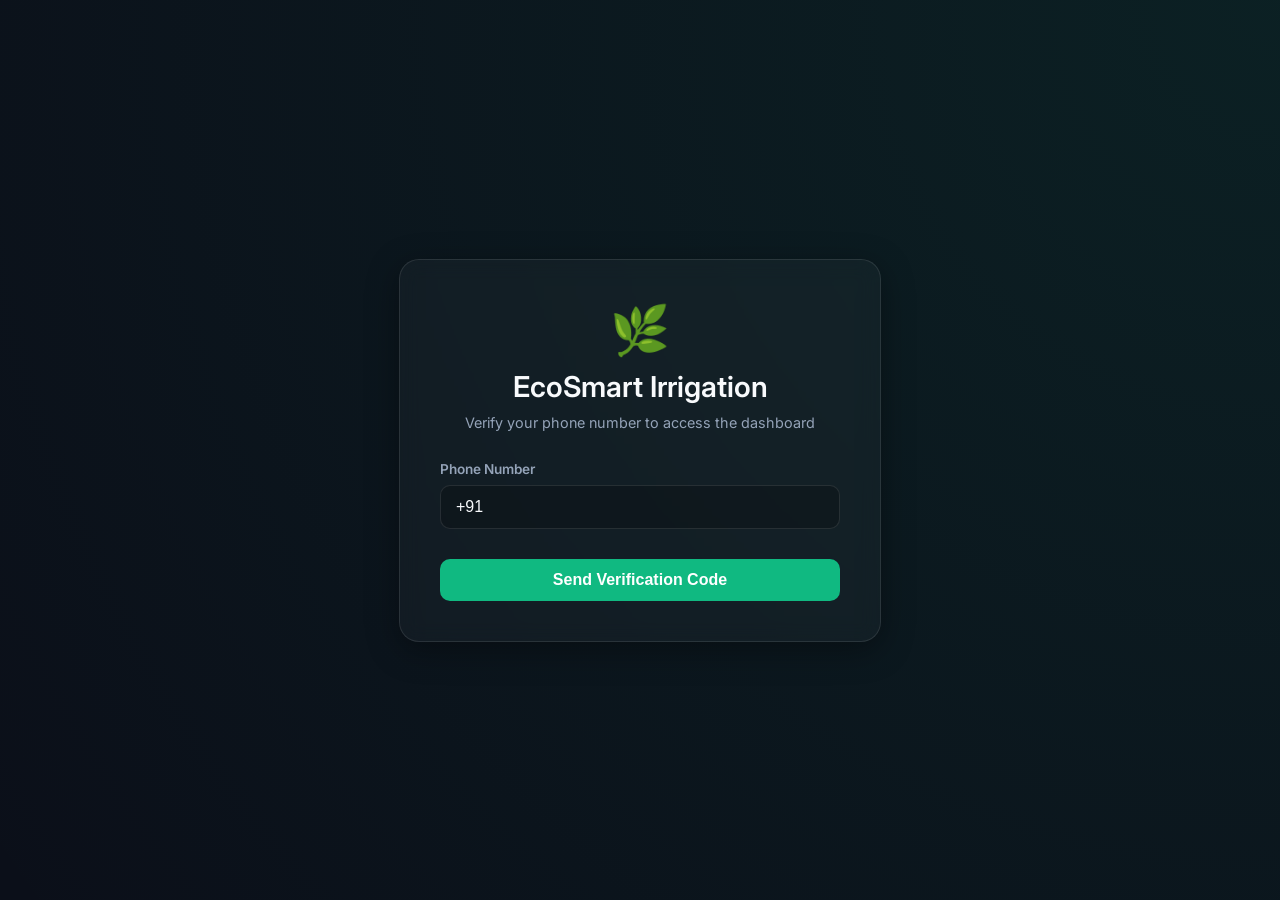
==== index.html @ 03acb711 "Update index.html" ====
<!DOCTYPE html>
<html lang="en" data-theme="dark">

<head>
    <meta charset="UTF-8">
    <meta name="viewport" content="width=device-width, initial-scale=1.0">
    <title>EcoSmart Irrigation Pro</title>
    <link href="https://fonts.googleapis.com/css2?family=Inter:wght@300;400;600&display=swap" rel="stylesheet">
    <script src="https://cdn.jsdelivr.net/npm/chart.js"></script>
    <link rel="stylesheet" href="eco.css">
</head>

<body>

    <!-- Step 2: Login Section Container -->
    <div id="login-container" class="login-wrapper">
        <div class="login-card">
            <div class="login-header">
                <span class="login-logo">🌿</span>
                <h2>EcoSmart Irrigation</h2>
                <p>Verify your phone number to access the dashboard</p>
            </div>
            <div id="phone-step">
                <div class="input-field-group">
                    <label for="phone-number">Phone Number</label>
                    <input type="tel" id="phone-number" placeholder="+91XXXXXXXXXX" value="+91">
                </div>
                <div id="recaptcha-container"></div>
                <button id="btn-send-otp" class="btn-primary">Send Verification Code</button>
            </div>
            <div id="otp-step" style="display: none;">
                <div class="input-field-group">
                    <label for="otp-code">Verification Code</label>
                    <input type="text" id="otp-code" placeholder="Enter 6-digit OTP">
                </div>
                <button id="btn-verify-otp" class="btn-primary">Verify & Login</button>
                <button id="btn-back-phone" class="btn-secondary">Change Phone Number</button>
            </div>
            <div id="login-error" class="error-msg" style="display: none;"></div>
        </div>
    </div>

    <!-- Step 2: Dashboard Container -->
    <div class="glass-container" id="dashboard-container" style="display: none;">
        <aside class="sidebar">
            <div class="sidebar-header">
                <div class="brand">🌿 <h2>EcoSmart</h2>
                </div>
                <div class="theme-toggle-container">
                    <span id="theme-text" class="theme-label">Dark Mode</span>
                    <label class="toggle-ui">
                        <input type="checkbox" id="theme-checkbox">
                        <span class="slider"></span>
                    </label>
                </div>
            </div>

            <nav class="nav-menu">
                <button id="nav-home" class="nav-btn active">🏠 Home</button>
                <button id="nav-auto" class="nav-btn">⚙️ Auto Console</button>
                <button id="nav-ai" class="nav-btn">🧠 AI & Analytics</button>
                <!-- Sidebar signout option -->
                <button id="nav-logout" class="nav-btn" style="margin-top: 15px; border-color: rgba(239, 68, 68, 0.3); color: #ef4444;">🚪 Logout</button>
            </nav>

            <div class="compact-setting">
                <span>Auto Logic Master</span>
                <label class="toggle-ui">
                    <input type="checkbox" id="auto_logic_master">
                    <span class="slider"></span>
                </label>
            </div>

            <div class="status-card" id="weather-box">
                <div id="weather-icon">☀️</div>
                <h3 id="weather-text">Clear Skies</h3>
            </div>

            <div class="activity-panel">
                <div class="panel-header">
                    <h3>Activity Feed</h3>
                    <button id="btn-download">📥</button>
                </div>
                <div id="status-feed" class="console-box">
                    <p class="log-entry system">[00:00:00] System Initialized...</p>
                </div>
            </div>
        </aside>

        <main class="main-content">
            <!-- View 1: Home/Field Status -->
            <div id="view-home" class="view-panel">
                <header class="header">
                    <h1>Field Status</h1>
                    <div style="display: flex; gap: 15px; align-items: center;">
                        <!-- Sign Out Button -->
                        <button id="btn-signout" class="nav-btn" style="border-color: rgba(239, 68, 68, 0.3); color: #ef4444; padding: 6px 12px; font-size: 0.9rem; border-radius: 8px; cursor: pointer; background: none; transition: 0.3s; font-weight: 600;">🚪 Sign Out</button>
                        <div class="sync-pill"><span class="dot"></span> <span id="sync-text">Syncing...</span></div>
                    </div>
                </header>

                <section class="gauge-section">
                    <div class="card gauge-card">
                        <div class="svg-wrapper">
                            <svg viewBox="0 0 100 55">
                                <path fill="none" class="gauge-bg" d="M10,50 A40,40 0 0,1 90,50" />
                                <path fill="none" class="gauge-fill" id="fill1" d="M10,50 A40,40 0 0,1 90,50" />
                            </svg>
                            <div class="gauge-info"><span class="gauge-val" id="val1">0</span>%</div>
                        </div>
                        <h4>Zone 1 Moisture</h4>
                    </div>
                    <div class="card gauge-card">
                        <div class="svg-wrapper">
                            <svg viewBox="0 0 100 55">
                                <path fill="none" class="gauge-bg" d="M10,50 A40,40 0 0,1 90,50" />
                                <path fill="none" class="gauge-fill" id="fill2" d="M10,50 A40,40 0 0,1 90,50" />
                            </svg>
                            <div class="gauge-info"><span class="gauge-val" id="val2">0</span>%</div>
                        </div>
                        <h4>Zone 2 Moisture</h4>
                    </div>
                </section>

                <div class="control-grid">
                    <section class="card">
                        <h3>Manual Control</h3>
                        <div class="control-list">
                            <div class="control-row master">
                                <div><strong>Master Motor</strong><br><span class="sub-text">Primary Pump</span></div>
                                  <label class="toggle-ui"><input type="checkbox" id="motor_on"><span class="slider"></span></label>
                            </div>
                            <!-- Disabled classes and attributes removed from these rows -->
                            <div class="control-row v-row" id="v1-row">
                                <div><strong>Valve 1</strong><br><span class="sub-text">Zone A</span></div>
                                <label class="toggle-ui"><input type="checkbox" id="valve1_on"><span class="slider"></span></label>
                            </div>
                            <div class="control-row v-row" id="v2-row">
                                <div><strong>Valve 2</strong><br><span class="sub-text">Zone B</span></div>
                                <label class="toggle-ui"><input type="checkbox" id="valve2_on"><span class="slider"></span></label>
                            </div>
                        </div>
                    </section>
                </div>
            </div>

            <!-- View 2: Auto Configuration Thresholds -->
            <div id="view-auto" class="view-panel" style="display:none;">
                <header class="header">
                    <div>
                        <h1>Auto-Irrigation Console</h1>
                        <p class="sub-text">Configure specific ON and OFF moisture thresholds for each zone.</p>
                    </div>
                </header>

                <div class="card setup-card">
                    <div class="setup-item">
                        <label>Zone 1 Thresholds</label>
                        <div class="input-group">
                            <div><span class="threshold-label">Turn ON below (%)</span><input type="number" id="v1_on_thresh" value="45"></div>
                            <div><span class="threshold-label">Turn OFF above (%)</span><input type="number" id="v1_off_thresh" value="78"></div>
                        </div>
                    </div>
                    <div class="setup-item" style="margin-top: 15px;">
                        <label>Zone 2 Thresholds</label>
                        <div class="input-group">
                            <div><span class="threshold-label">Turn ON below (%)</span><input type="number" id="v2_on_thresh" value="44"></div>
                            <div><span class="threshold-label">Turn OFF above (%)</span><input type="number" id="v2_off_thresh" value="66"></div>
                        </div>
                    </div>
                    <button id="btn-save-auto" class="btn-primary">Apply Configuration</button>
                </div>
            </div>

            <!-- View 3: AI & Analytics Model -->
            <div id="view-ai" class="view-panel" style="display:none;">
                <header class="header">
                    <div>
                        <div style="display: flex; gap: 10px; align-items: center;">
                            <span style="font-size: 2rem;">🧠</span>
                            <h1 style="margin: 0; color: var(--aiColor)">AI & Analytics</h1>
                        </div>
                    </div>
                </header>

                <div class="card">
                    <h3 style="margin-top: 0; color: var(--primary);">Daily Water Efficiency Model</h3>
                    <p class="sub-text">Input your farm variables to calculate real-world savings based on ESP32 travel timers.</p>

                    <div class="setup-item" style="margin-top: 15px;">
                        <div class="input-group">
                            <div><span class="threshold-label">Distance to Field (km)</span><input type="number" id="calc-dist" value="5"></div>
                            <div><span class="threshold-label">Travel Speed (km/h)</span><input type="number" id="calc-speed" value="45"></div>
                            <div><span class="threshold-label">Pump Flow Rate (L/min)</span><input type="number" id="calc-flow" value="30"></div>
                        </div>
                    </div>
                    <button id="btn-render-chart" class="btn-primary" style="margin-top: 20px; width: auto; padding: 10px 20px;">Generate Log Charts</button>

                    <div style="margin-top: 30px; height: 250px;">
                        <canvas id="usageChart"></canvas>
                    </div>
                    <div style="margin-top: 30px; height: 250px;">
                        <canvas id="savedChart"></canvas>
                    </div>
                </div>

                <div class="card setup-card" style="max-width: none;">
                    <h3 style="margin-top: 0;">Computer Vision Analysis</h3>
                    <div style="display: flex; gap: 15px; align-items: center;">
                        <input type="file" id="ai-file-input" accept="image/*" style="display: none;">
                        <button id="btn-select-photo" class="ai-btn">📷 Select Field Photo</button>
                        <button id="btn-analyze-photo" class="btn-primary" style="margin-top: 0; max-width: 200px; display: none;">Analyze with AI</button>
                        <span id="ai-loading" style="display: none; color: var(--aiColor); font-weight: bold;">Processing...</span>
                    </div>
                    <img id="ai-img-preview" class="img-preview" src="">
                    <div id="ai-response-container" class="ai-result"></div>
                </div>
            </div>
        </main>
    </div>

    <!-- External Helpers -->
    <script src="https://cdn.jsdelivr.net/npm/marked/marked.min.js"></script>
    
    <!-- Step 3: Javascript treated as a module -->
    <script type="module" src="eco.js"></script>
</body>

</html>
---- eco.css ----
:root {
    --bg: #0b0f19;
    --side: #161b26;
    --card: rgba(255, 255, 255, 0.05);
    --text: #f8fafc;
    --dim: #94a3b8;
    --primary: #10b981;
    --border: rgba(255, 255, 255, 0.1);
    --aiColor: #00bfff;
}

[data-theme="light"] {
    --bg: #f8fafc;
    --side: #ffffff;
    --card: #ffffff;
    --text: #1e293b;
    --dim: #64748b;
    --border: #e2e8f0;
}

body {
    margin: 0;
    font-family: 'Inter', sans-serif;
    background: var(--bg);
    color: var(--text);
    display: flex;
    height: 100vh;
    overflow: hidden;
}

.glass-container {
    display: flex;
    width: 100%;
    height: 100%;
}

/* --- SIDEBAR --- */
.sidebar {
    width: 340px;
    background: var(--side);
    border-right: 1px solid var(--border);
    padding: 25px;
    display: flex;
    flex-direction: column;
    flex-shrink: 0;
    gap: 20px;
}

.sidebar-header {
    display: flex;
    justify-content: space-between;
    align-items: center;
    margin-bottom: 5px;
}

.brand {
    display: flex;
    align-items: center;
    gap: 10px;
    font-weight: 600;
    font-size: 1.3rem;
}

.theme-toggle-container {
    display: flex;
    flex-direction: column;
    align-items: flex-end;
    gap: 4px;
}

.theme-label {
    font-size: 0.75rem;
    color: var(--dim);
    font-weight: 600;
    letter-spacing: 0.5px;
}

.nav-menu {
    display: flex;
    flex-direction: column;
    gap: 10px;
}

.nav-btn {
    background: none;
    border: 1px solid var(--border);
    color: var(--text);
    padding: 12px 15px;
    border-radius: 10px;
    cursor: pointer;
    text-align: left;
    transition: 0.3s;
    font-size: 1rem;
    font-weight: 600;
}

.nav-btn:hover {
    background: var(--card);
}

.nav-btn.active {
    background: var(--primary);
    border-color: var(--primary);
    color: white;
}

.compact-setting {
    display: flex;
    justify-content: space-between;
    align-items: center;
    background: rgba(0, 0, 0, 0.1);
    border: 1px solid var(--border);
    padding: 12px 15px;
    border-radius: 10px;
    font-weight: 600;
    font-size: 0.95rem;
}

.status-card {
    padding: 20px;
    border-radius: 15px;
    text-align: center;
    color: white;
}

.status-card.clear {
    background: linear-gradient(135deg, #f59e0b, #d97706);
}

.status-card.rain {
    background: linear-gradient(135deg, #3b82f6, #1d4ed8);
}

#weather-icon {
    font-size: 2rem;
    margin-bottom: 5px;
}

#weather-text {
    margin: 0;
    font-size: 1.1rem;
}

.activity-panel {
    display: flex;
    flex-direction: column;
    flex-grow: 1;
    min-height: 250px;
    margin-top: 5px;
}

.panel-header {
    display: flex;
    justify-content: space-between;
    align-items: center;
    margin-bottom: 10px;
}

.panel-header h3 {
    margin: 0;
    font-size: 1.1rem;
}

#btn-download {
    background: none;
    border: 1px solid var(--border);
    border-radius: 8px;
    cursor: pointer;
    color: var(--text);
    padding: 5px 8px;
    transition: 0.2s;
}

#btn-download:hover {
    background: var(--primary);
    border-color: var(--primary);
    color: white;
}

.console-box {
    background: rgba(0, 0, 0, 0.2);
    border-radius: 12px;
    flex-grow: 1;
    padding: 12px;
    font-family: monospace;
    font-size: 0.75rem;
    overflow-y: auto;
    color: var(--dim);
    border: 1px solid var(--border);
}

.log-entry {
    margin: 0 0 6px 0;
    border-bottom: 1px solid rgba(255, 255, 255, 0.03);
    padding-bottom: 4px;
}

/* --- MAIN CONTENT & GAUGES --- */
.main-content {
    flex: 1;
    padding: 40px;
    overflow-y: auto;
}

.header {
    display: flex;
    justify-content: space-between;
    align-items: center;
    margin-bottom: 30px;
}

.sub-text {
    font-size: 0.85rem;
    color: var(--dim);
    font-weight: normal;
    margin-top: 5px;
}

.view-panel {
    animation: fadeIn 0.4s ease-in-out;
}

.gauge-section {
    display: grid;
    grid-template-columns: 1fr 1fr;
    gap: 20px;
    margin-bottom: 30px;
}

.card {
    background: var(--card);
    border: 1px solid var(--border);
    border-radius: 20px;
    padding: 25px;
    margin-bottom: 20px;
}

.gauge-card {
    text-align: center;
}

.svg-wrapper {
    position: relative;
    width: 100%;
    max-width: 220px;
    margin: 0 auto;
}

.gauge-bg {
    stroke: var(--border);
    stroke-width: 8;
    stroke-linecap: round;
}

.gauge-fill {
    stroke: var(--primary);
    stroke-width: 8;
    stroke-linecap: round;
    stroke-dasharray: 125.6;
    transition: stroke-dashoffset 1s ease, stroke 0.5s ease;
}

.gauge-info {
    position: absolute;
    bottom: 10px;
    left: 50%;
    transform: translateX(-50%);
    text-align: center;
}

.gauge-val {
    font-size: 2.5rem;
    font-weight: 700;
}

/* --- CONTROLS --- */
.control-list {
    display: flex;
    flex-direction: column;
    gap: 5px;
    margin-top: 15px;
}

.control-row {
    display: flex;
    justify-content: space-between;
    align-items: center;
    padding: 15px 0;
    border-bottom: 1px solid var(--border);
    width: 100%;
}

.control-row:last-child {
    border-bottom: none;
}

.control-row.disabled {
    opacity: 0.3;
    filter: grayscale(1);
    pointer-events: none;
}

.toggle-ui {
    position: relative;
    width: 50px;
    height: 26px;
    display: inline-block;
    flex-shrink: 0;
}

.toggle-ui input {
    opacity: 0;
    width: 0;
    height: 0;
}

.slider {
    position: absolute;
    cursor: pointer;
    top: 0;
    left: 0;
    right: 0;
    bottom: 0;
    background: #64748b;
    border-radius: 34px;
    transition: 0.4s;
}

.slider:before {
    position: absolute;
    content: "";
    height: 18px;
    width: 18px;
    left: 4px;
    bottom: 4px;
    background: white;
    border-radius: 50%;
    transition: 0.4s;
}

input:checked+.slider {
    background: var(--primary);
}

input:checked+.slider:before {
    transform: translateX(24px);
}

.setup-card {
    max-width: 600px;
    display: flex;
    flex-direction: column;
    gap: 20px;
}

.setup-item {
    display: flex;
    flex-direction: column;
    gap: 10px;
    font-weight: 600;
}

.input-group {
    display: flex;
    gap: 15px;
    align-items: center;
    flex-wrap: wrap;
}

.input-group div {
    display: flex;
    flex-direction: column;
    gap: 5px;
}

.setup-item input[type="number"] {
    background: rgba(0, 0, 0, 0.2);
    border: 1px solid var(--border);
    padding: 12px;
    border-radius: 8px;
    color: var(--text);
    font-size: 1.1rem;
    width: 120px;
}

.threshold-label {
    font-size: 0.8rem;
    color: var(--dim);
    font-weight: normal;
}

.btn-primary {
    background: var(--primary);
    color: white;
    padding: 12px;
    border-radius: 10px;
    border: none;
    font-weight: 600;
    cursor: pointer;
    font-size: 1rem;
    width: 100%;
    transition: 0.3s;
    margin-top: 10px;
}

.btn-primary:hover {
    background: #059669;
}

.ai-btn {
    background: rgba(0, 191, 255, 0.1);
    color: var(--aiColor);
    border: 1px solid var(--aiColor);
    padding: 12px;
    border-radius: 10px;
    font-weight: 600;
    cursor: pointer;
    font-size: 1rem;
    width: fit-content;
    transition: 0.3s;
    display: flex;
    align-items: center;
    gap: 8px;
}

.ai-btn:hover {
    background: rgba(0, 191, 255, 0.2);
}

.ai-result {
    margin-top: 20px;
    padding: 20px;
    background: rgba(0, 191, 255, 0.05);
    border-left: 4px solid var(--aiColor);
    border-radius: 8px;
    color: var(--text);
    line-height: 1.6;
    font-size: 15px;
    display: none;
}

.img-preview {
    max-width: 100%;
    height: 250px;
    object-fit: cover;
    border-radius: 10px;
    margin-top: 15px;
    display: none;
    border: 1px solid var(--border);
}

.sync-pill {
    background: var(--card);
    padding: 5px 15px;
    border-radius: 20px;
    border: 1px solid var(--border);
    font-size: 0.75rem;
}

.dot {
    height: 8px;
    width: 8px;
    background: #10b981;
    border-radius: 50%;
    display: inline-block;
    margin-right: 5px;
}

@keyframes fadeIn {
    from {
        opacity: 0;
        transform: translateY(10px);
    }

    to {
        opacity: 1;
        transform: translateY(0);
    }
}

/* Login UI Styles */
.login-wrapper {
    display: flex;
    justify-content: center;
    align-items: center;
    width: 100%;
    height: 100vh;
    background: radial-gradient(circle at top right, rgba(16, 185, 129, 0.1), transparent), var(--bg);
}

.login-card {
    background: rgba(255, 255, 255, 0.03);
    border: 1px solid var(--border);
    border-radius: 20px;
    padding: 40px;
    width: 100%;
    max-width: 400px;
    backdrop-filter: blur(10px);
    box-shadow: 0 8px 32px 0 rgba(0, 0, 0, 0.37);
    animation: fadeIn 0.5s ease-out;
}

.login-header {
    text-align: center;
    margin-bottom: 30px;
}

.login-logo {
    font-size: 3rem;
    display: inline-block;
    margin-bottom: 10px;
    animation: pulse 2s infinite;
}

.login-header h2 {
    margin: 0;
    font-size: 1.8rem;
    font-weight: 600;
}

.login-header p {
    color: var(--dim);
    font-size: 0.9rem;
    margin-top: 10px;
}

.input-field-group {
    margin-bottom: 20px;
    display: flex;
    flex-direction: column;
    gap: 8px;
}

.input-field-group label {
    font-size: 0.85rem;
    color: var(--dim);
    font-weight: 600;
}

.input-field-group input {
    background: rgba(0, 0, 0, 0.2);
    border: 1px solid var(--border);
    border-radius: 10px;
    padding: 12px 15px;
    color: var(--text);
    font-size: 1rem;
    transition: 0.3s;
}

.input-field-group input:focus {
    outline: none;
    border-color: var(--primary);
    box-shadow: 0 0 0 2px rgba(16, 185, 129, 0.2);
}

.btn-secondary {
    background: transparent;
    color: var(--dim);
    padding: 12px;
    border-radius: 10px;
    border: 1px solid var(--border);
    font-weight: 600;
    cursor: pointer;
    font-size: 1rem;
    width: 100%;
    transition: 0.3s;
    margin-top: 10px;
}

.btn-secondary:hover {
    background: rgba(255, 255, 255, 0.05);
    color: var(--text);
}

#nav-logout:hover {
    background: rgba(239, 68, 68, 0.1) !important;
    border-color: #ef4444 !important;
    color: #ef4444 !important;
}

/* Hide the floating Google reCAPTCHA badge */
.grecaptcha-badge {
    visibility: hidden !important;
}

.error-msg {
    background: rgba(239, 68, 68, 0.1);
    color: #ef4444;
    padding: 10px;
    border-radius: 8px;
    border: 1px solid rgba(239, 68, 68, 0.2);
    font-size: 0.85rem;
    margin-top: 15px;
    text-align: center;
}

@keyframes pulse {
    0% { transform: scale(1); }
    50% { transform: scale(1.05); }
    100% { transform: scale(1); }
}
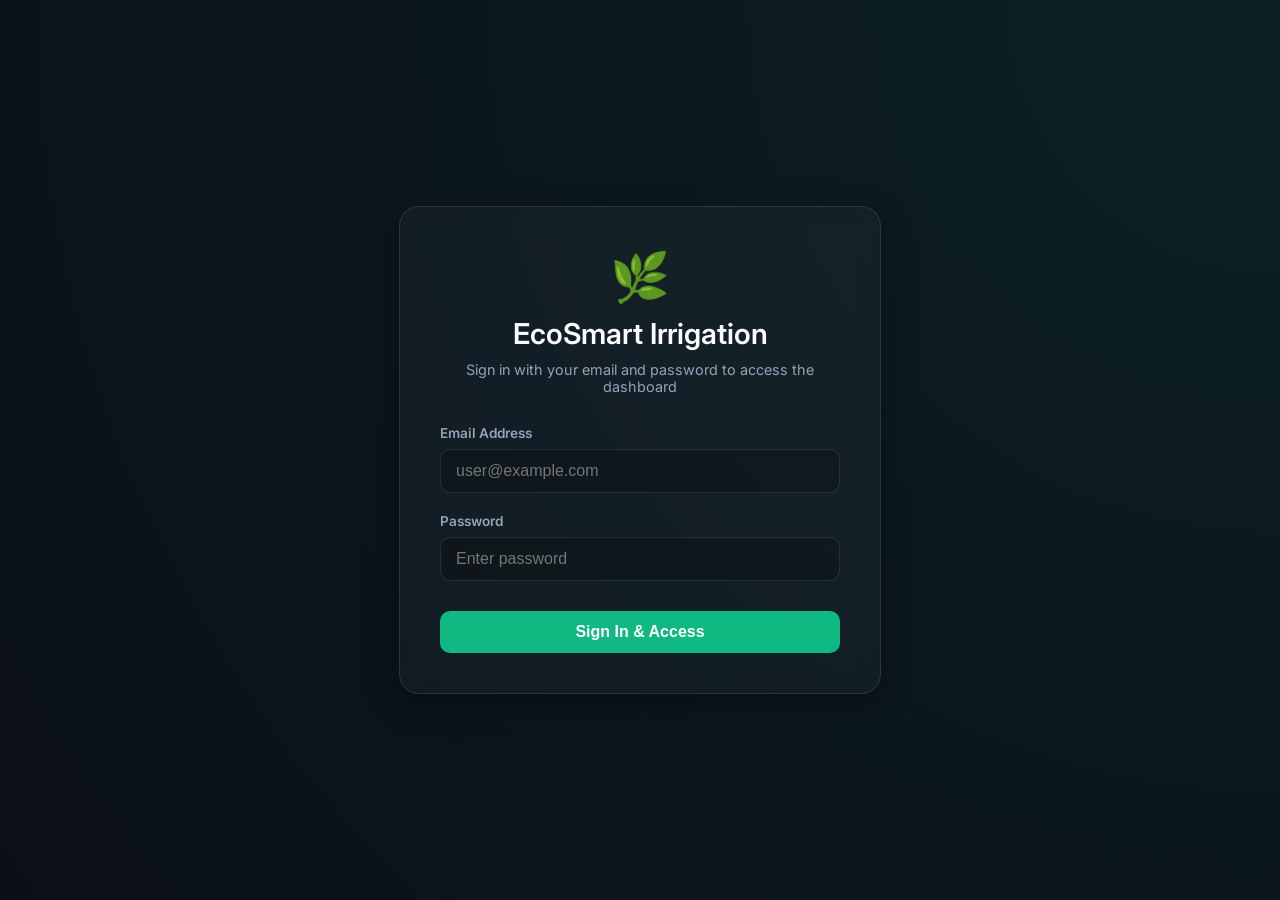
==== commit d3ce4dab: "Update index.html" ====
--- a/index.html
+++ b/index.html
@@ -12,35 +12,30 @@
 
 <body>
 
-    <!-- Step 2: Login Section Container -->
+    <!-- Login Section Container for Email & Password -->
     <div id="login-container" class="login-wrapper">
         <div class="login-card">
             <div class="login-header">
                 <span class="login-logo">🌿</span>
                 <h2>EcoSmart Irrigation</h2>
-                <p>Verify your phone number to access the dashboard</p>
-            </div>
-            <div id="phone-step">
+                <p>Sign in with your email and password to access the dashboard</p>
+            </div>
+            <div id="email-login-step">
                 <div class="input-field-group">
-                    <label for="phone-number">Phone Number</label>
-                    <input type="tel" id="phone-number" placeholder="+91XXXXXXXXXX" value="+91">
-                </div>
-                <div id="recaptcha-container"></div>
-                <button id="btn-send-otp" class="btn-primary">Send Verification Code</button>
-            </div>
-            <div id="otp-step" style="display: none;">
+                    <label for="email-address">Email Address</label>
+                    <input type="email" id="email-address" placeholder="user@example.com">
+                </div>
                 <div class="input-field-group">
-                    <label for="otp-code">Verification Code</label>
-                    <input type="text" id="otp-code" placeholder="Enter 6-digit OTP">
-                </div>
-                <button id="btn-verify-otp" class="btn-primary">Verify & Login</button>
-                <button id="btn-back-phone" class="btn-secondary">Change Phone Number</button>
+                    <label for="user-password">Password</label>
+                    <input type="password" id="user-password" placeholder="Enter password">
+                </div>
+                <button id="btn-login-email" class="btn-primary">Sign In & Access</button>
             </div>
             <div id="login-error" class="error-msg" style="display: none;"></div>
         </div>
     </div>
 
-    <!-- Step 2: Dashboard Container -->
+    <!-- Step 2: Existing Dashboard HTML wrapped in a container that is hidden by default -->
     <div class="glass-container" id="dashboard-container" style="display: none;">
         <aside class="sidebar">
             <div class="sidebar-header">
@@ -63,6 +58,11 @@
                 <button id="nav-logout" class="nav-btn" style="margin-top: 15px; border-color: rgba(239, 68, 68, 0.3); color: #ef4444;">🚪 Logout</button>
             </nav>
 
+            <div class="sidebar-api-key-box" style="margin-top: 20px; padding: 15px 0 0 0; border-top: 1px solid rgba(255,255,255,0.1);">
+                <label for="gemini-api-key" style="font-size: 0.85rem; color: rgba(255,255,255,0.6); display: block; margin-bottom: 8px;">🧠 Gemini API Key</label>
+                <input type="password" id="gemini-api-key" placeholder="Paste your API key here" style="width: 100%; padding: 8px; border-radius: 6px; border: 1px solid rgba(255,255,255,0.2); background: rgba(0,0,0,0.2); color: #ffffff; font-size: 0.85rem; box-sizing: border-box;">
+            </div>
+
             <div class="compact-setting">
                 <span>Auto Logic Master</span>
                 <label class="toggle-ui">
@@ -93,7 +93,7 @@
                 <header class="header">
                     <h1>Field Status</h1>
                     <div style="display: flex; gap: 15px; align-items: center;">
-                        <!-- Sign Out Button -->
+                        <!-- Step 2: Sign Out Button added to the main header -->
                         <button id="btn-signout" class="nav-btn" style="border-color: rgba(239, 68, 68, 0.3); color: #ef4444; padding: 6px 12px; font-size: 0.9rem; border-radius: 8px; cursor: pointer; background: none; transition: 0.3s; font-weight: 600;">🚪 Sign Out</button>
                         <div class="sync-pill"><span class="dot"></span> <span id="sync-text">Syncing...</span></div>
                     </div>
@@ -130,7 +130,6 @@
                                 <div><strong>Master Motor</strong><br><span class="sub-text">Primary Pump</span></div>
                                   <label class="toggle-ui"><input type="checkbox" id="motor_on"><span class="slider"></span></label>
                             </div>
-                            <!-- Disabled classes and attributes removed from these rows -->
                             <div class="control-row v-row" id="v1-row">
                                 <div><strong>Valve 1</strong><br><span class="sub-text">Zone A</span></div>
                                 <label class="toggle-ui"><input type="checkbox" id="valve1_on"><span class="slider"></span></label>
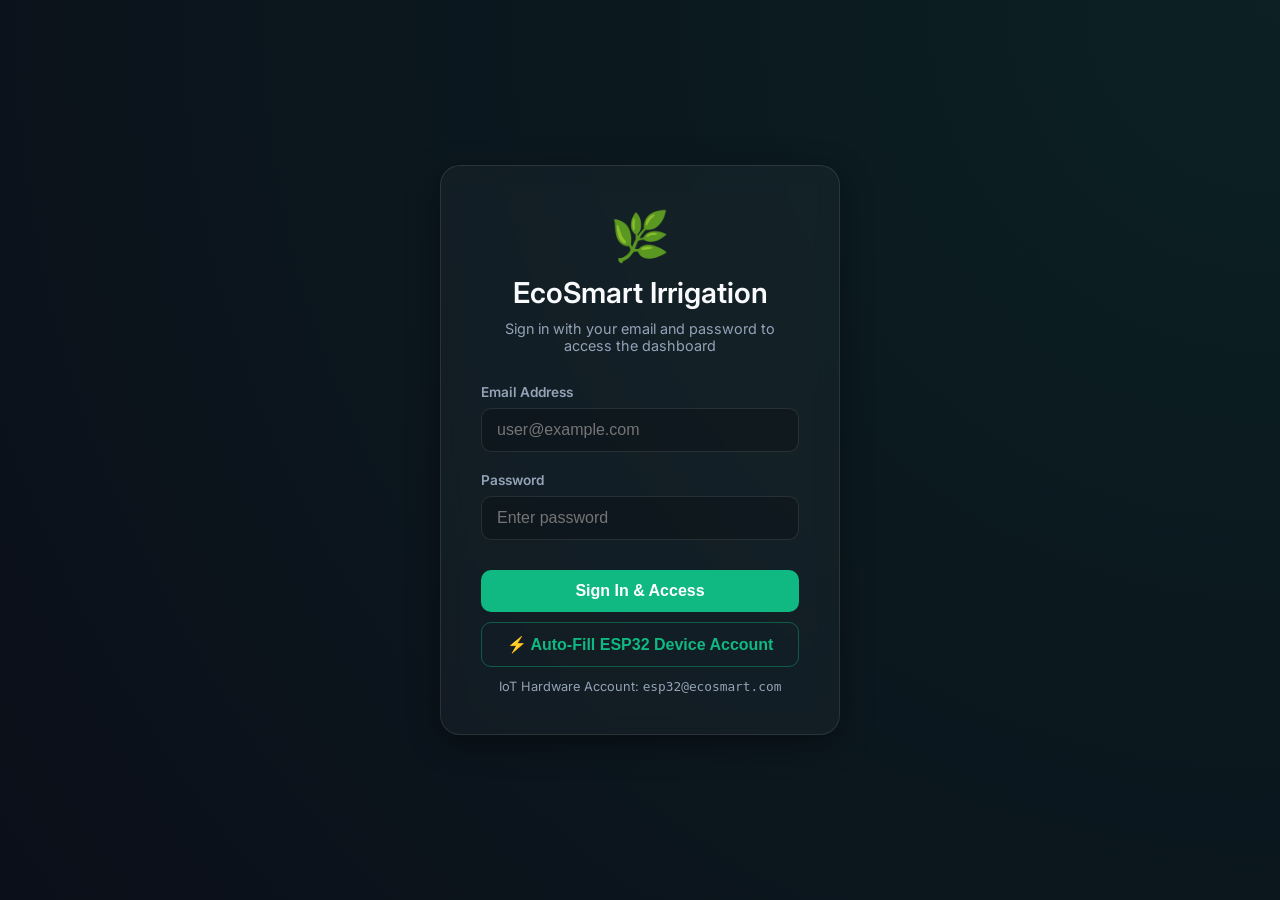
==== commit d1ab9c89: "Add files via upload" ====
--- a/index.html
+++ b/index.html
@@ -3,9 +3,10 @@
 
 <head>
     <meta charset="UTF-8">
-    <meta name="viewport" content="width=device-width, initial-scale=1.0">
+    <meta name="viewport" content="width=device-width, initial-scale=1.0, maximum-scale=1.0, user-scalable=no">
     <title>EcoSmart Irrigation Pro</title>
     <link href="https://fonts.googleapis.com/css2?family=Inter:wght@300;400;600&display=swap" rel="stylesheet">
+    <script src="capacitor.js"></script>
     <script src="https://cdn.jsdelivr.net/npm/chart.js"></script>
     <link rel="stylesheet" href="eco.css">
 </head>
@@ -30,6 +31,10 @@
                     <input type="password" id="user-password" placeholder="Enter password">
                 </div>
                 <button id="btn-login-email" class="btn-primary">Sign In & Access</button>
+                <button id="btn-quick-fill-esp32" class="btn-secondary" style="margin-top: 10px; border-color: rgba(16, 185, 129, 0.4); color: #10b981;">⚡ Auto-Fill ESP32 Device Account</button>
+            </div>
+            <div style="margin-top: 12px; font-size: 0.8rem; color: var(--dim); text-align: center;">
+                IoT Hardware Account: <code>esp32@ecosmart.com</code>
             </div>
             <div id="login-error" class="error-msg" style="display: none;"></div>
         </div>
@@ -58,11 +63,6 @@
                 <button id="nav-logout" class="nav-btn" style="margin-top: 15px; border-color: rgba(239, 68, 68, 0.3); color: #ef4444;">🚪 Logout</button>
             </nav>
 
-            <div class="sidebar-api-key-box" style="margin-top: 20px; padding: 15px 0 0 0; border-top: 1px solid rgba(255,255,255,0.1);">
-                <label for="gemini-api-key" style="font-size: 0.85rem; color: rgba(255,255,255,0.6); display: block; margin-bottom: 8px;">🧠 Gemini API Key</label>
-                <input type="password" id="gemini-api-key" placeholder="Paste your API key here" style="width: 100%; padding: 8px; border-radius: 6px; border: 1px solid rgba(255,255,255,0.2); background: rgba(0,0,0,0.2); color: #ffffff; font-size: 0.85rem; box-sizing: border-box;">
-            </div>
-
             <div class="compact-setting">
                 <span>Auto Logic Master</span>
                 <label class="toggle-ui">
@@ -75,29 +75,28 @@
                 <div id="weather-icon">☀️</div>
                 <h3 id="weather-text">Clear Skies</h3>
             </div>
-
-            <div class="activity-panel">
-                <div class="panel-header">
-                    <h3>Activity Feed</h3>
-                    <button id="btn-download">📥</button>
-                </div>
-                <div id="status-feed" class="console-box">
-                    <p class="log-entry system">[00:00:00] System Initialized...</p>
-                </div>
-            </div>
         </aside>
 
         <main class="main-content">
             <!-- View 1: Home/Field Status -->
             <div id="view-home" class="view-panel">
                 <header class="header">
-                    <h1>Field Status</h1>
+                    <div style="display: flex; align-items: center; gap: 15px;">
+                        <button class="hamburger-menu">☰</button>
+                        <h1 style="margin: 0;">Field Status</h1>
+                    </div>
                     <div style="display: flex; gap: 15px; align-items: center;">
                         <!-- Step 2: Sign Out Button added to the main header -->
                         <button id="btn-signout" class="nav-btn" style="border-color: rgba(239, 68, 68, 0.3); color: #ef4444; padding: 6px 12px; font-size: 0.9rem; border-radius: 8px; cursor: pointer; background: none; transition: 0.3s; font-weight: 600;">🚪 Sign Out</button>
                         <div class="sync-pill"><span class="dot"></span> <span id="sync-text">Syncing...</span></div>
                     </div>
                 </header>
+
+                <!-- Connected Account & ESP32 Link Banner -->
+                <div id="account-banner" style="display: none;" class="account-status-banner">
+                    <span id="account-banner-text">Logged in.</span>
+                    <button id="btn-banner-switch" class="btn-banner-action">Switch to ESP32 Account</button>
+                </div>
 
                 <section class="gauge-section">
                     <div class="card gauge-card">
@@ -122,13 +121,76 @@
                     </div>
                 </section>
 
+                <!-- Robust Live Soil Moisture Dynamics Chart -->
+                <section class="card chart-card">
+                    <div class="chart-header">
+                        <div>
+                            <div style="display: flex; align-items: center; gap: 10px; flex-wrap: wrap;">
+                                <h3 style="margin: 0; font-size: 1.25rem;">📈 Soil Moisture Dynamics</h3>
+                                <span class="live-indicator"><span class="live-pulse"></span>LIVE TELEMETRY</span>
+                            </div>
+                            <p class="sub-text" style="margin: 4px 0 0 0;">Real-time soil moisture trends, live progression & threshold tracking</p>
+                        </div>
+                        <div class="chart-filter-group">
+                            <button id="chart-filter-all" class="chart-pill-btn active">All Zones</button>
+                            <button id="chart-filter-z1" class="chart-pill-btn">Zone 1 (A)</button>
+                            <button id="chart-filter-z2" class="chart-pill-btn">Zone 2 (B)</button>
+                        </div>
+                    </div>
+
+                    <!-- Moisture Stats Overview Chips -->
+                    <div class="chart-stat-grid">
+                        <div class="chart-stat-chip z1-chip">
+                            <div class="stat-chip-header">
+                                <div style="display: flex; align-items: center; gap: 8px;">
+                                    <span class="chip-dot z1-dot"></span>
+                                    <span class="chip-title">Zone 1 (Zone A)</span>
+                                </div>
+                                <span class="chip-badge" id="z1-status-badge">Optimal</span>
+                            </div>
+                            <div class="stat-chip-body">
+                                <span class="stat-main-val z1-val-color" id="stat-z1-current">--%</span>
+                                <div class="stat-sub-vals">
+                                    <span>Min: <b id="stat-z1-min">--</b>%</span>
+                                    <span>Max: <b id="stat-z1-max">--</b>%</span>
+                                    <span>Avg: <b id="stat-z1-avg">--</b>%</span>
+                                </div>
+                            </div>
+                            <div class="stat-thresh-info">ON below <b><span id="stat-z1-on-th">45</span>%</b> | OFF above <b><span id="stat-z1-off-th">78</span>%</b></div>
+                        </div>
+
+                        <div class="chart-stat-chip z2-chip">
+                            <div class="stat-chip-header">
+                                <div style="display: flex; align-items: center; gap: 8px;">
+                                    <span class="chip-dot z2-dot"></span>
+                                    <span class="chip-title">Zone 2 (Zone B)</span>
+                                </div>
+                                <span class="chip-badge" id="z2-status-badge">Optimal</span>
+                            </div>
+                            <div class="stat-chip-body">
+                                <span class="stat-main-val z2-val-color" id="stat-z2-current">--%</span>
+                                <div class="stat-sub-vals">
+                                    <span>Min: <b id="stat-z2-min">--</b>%</span>
+                                    <span>Max: <b id="stat-z2-max">--</b>%</span>
+                                    <span>Avg: <b id="stat-z2-avg">--</b>%</span>
+                                </div>
+                            </div>
+                            <div class="stat-thresh-info">ON below <b><span id="stat-z2-on-th">44</span>%</b> | OFF above <b><span id="stat-z2-off-th">66</span>%</b></div>
+                        </div>
+                    </div>
+
+                    <div class="moisture-chart-container">
+                        <canvas id="moistureLiveChart"></canvas>
+                    </div>
+                </section>
+
                 <div class="control-grid">
                     <section class="card">
                         <h3>Manual Control</h3>
                         <div class="control-list">
                             <div class="control-row master">
                                 <div><strong>Master Motor</strong><br><span class="sub-text">Primary Pump</span></div>
-                                  <label class="toggle-ui"><input type="checkbox" id="motor_on"><span class="slider"></span></label>
+                                <label class="toggle-ui"><input type="checkbox" id="motor_on"><span class="slider"></span></label>
                             </div>
                             <div class="control-row v-row" id="v1-row">
                                 <div><strong>Valve 1</strong><br><span class="sub-text">Zone A</span></div>
@@ -140,15 +202,35 @@
                             </div>
                         </div>
                     </section>
+
+                    <!-- Real-Time Activity Feed on Main Dashboard (Accessible on both Mobile & Desktop) -->
+                    <section class="card activity-dashboard-card">
+                        <div class="panel-header">
+                            <div>
+                                <h3 style="margin: 0;">Live System Logs</h3>
+                                <p class="sub-text" style="margin: 3px 0 0 0;">Real-time hardware telemetry & valve activations</p>
+                            </div>
+                            <div style="display: flex; gap: 8px;">
+                                <button id="btn-download-dash" class="log-action-btn" title="Export Logs">📥 Export</button>
+                                <button id="btn-clear-dash" class="log-action-btn" title="Clear Logs">🗑️ Clear</button>
+                            </div>
+                        </div>
+                        <div id="status-feed-dash" class="console-box console-box-dash">
+                            <p class="log-entry system"><span class="log-time">[00:00:00]</span> <span class="log-tag system-tag">SYSTEM</span> System Initialized...</p>
+                        </div>
+                    </section>
                 </div>
             </div>
 
             <!-- View 2: Auto Configuration Thresholds -->
             <div id="view-auto" class="view-panel" style="display:none;">
                 <header class="header">
-                    <div>
-                        <h1>Auto-Irrigation Console</h1>
-                        <p class="sub-text">Configure specific ON and OFF moisture thresholds for each zone.</p>
+                    <div style="display: flex; align-items: center; gap: 15px;">
+                        <button class="hamburger-menu">☰</button>
+                        <div>
+                            <h1 style="margin: 0;">Auto-Irrigation Console</h1>
+                            <p class="sub-text" style="margin: 5px 0 0 0;">Configure specific ON and OFF moisture thresholds for each zone.</p>
+                        </div>
                     </div>
                 </header>
 
@@ -174,7 +256,8 @@
             <!-- View 3: AI & Analytics Model -->
             <div id="view-ai" class="view-panel" style="display:none;">
                 <header class="header">
-                    <div>
+                    <div style="display: flex; align-items: center; gap: 15px;">
+                        <button class="hamburger-menu">☰</button>
                         <div style="display: flex; gap: 10px; align-items: center;">
                             <span style="font-size: 2rem;">🧠</span>
                             <h1 style="margin: 0; color: var(--aiColor)">AI & Analytics</h1>
--- a/eco.css
+++ b/eco.css
@@ -18,6 +18,10 @@
     --border: #e2e8f0;
 }
 
+*, *::before, *::after {
+    box-sizing: border-box;
+}
+
 body {
     margin: 0;
     font-family: 'Inter', sans-serif;
@@ -26,12 +30,16 @@
     display: flex;
     height: 100vh;
     overflow: hidden;
+    max-width: 100vw;
+    width: 100%;
 }
 
 .glass-container {
     display: flex;
     width: 100%;
     height: 100%;
+    max-width: 100vw;
+    overflow-x: hidden;
 }
 
 /* --- SIDEBAR --- */
@@ -178,22 +186,68 @@
 }
 
 .console-box {
-    background: rgba(0, 0, 0, 0.2);
+    background: rgba(0, 0, 0, 0.25);
     border-radius: 12px;
     flex-grow: 1;
     padding: 12px;
-    font-family: monospace;
-    font-size: 0.75rem;
+    font-family: 'SF Mono', Monaco, Consolas, monospace;
+    font-size: 0.8rem;
     overflow-y: auto;
     color: var(--dim);
     border: 1px solid var(--border);
+    scroll-behavior: smooth;
+}
+
+.console-box::-webkit-scrollbar {
+    width: 6px;
+}
+
+.console-box::-webkit-scrollbar-thumb {
+    background: rgba(255, 255, 255, 0.15);
+    border-radius: 4px;
+}
+
+.console-box-dash {
+    min-height: 220px;
+    max-height: 240px;
 }
 
 .log-entry {
-    margin: 0 0 6px 0;
-    border-bottom: 1px solid rgba(255, 255, 255, 0.03);
-    padding-bottom: 4px;
-}
+    margin: 0 0 7px 0;
+    border-bottom: 1px solid rgba(255, 255, 255, 0.05);
+    padding-bottom: 6px;
+    line-height: 1.4;
+    word-break: break-word;
+    display: flex;
+    align-items: baseline;
+    gap: 6px;
+    flex-wrap: wrap;
+}
+
+.log-time {
+    color: var(--dim);
+    font-size: 0.72rem;
+    opacity: 0.8;
+}
+
+.log-tag {
+    font-size: 0.65rem;
+    font-weight: 700;
+    padding: 2px 6px;
+    border-radius: 4px;
+    text-transform: uppercase;
+    letter-spacing: 0.5px;
+    display: inline-block;
+}
+
+.system-tag { background: rgba(139, 92, 246, 0.2); color: #a78bfa; border: 1px solid rgba(139, 92, 246, 0.3); }
+.motor-tag { background: rgba(59, 130, 246, 0.2); color: #60a5fa; border: 1px solid rgba(59, 130, 246, 0.3); }
+.valve-tag { background: rgba(20, 184, 166, 0.2); color: #2dd4bf; border: 1px solid rgba(20, 184, 166, 0.3); }
+.alert-tag { background: rgba(239, 68, 68, 0.2); color: #f87171; border: 1px solid rgba(239, 68, 68, 0.3); }
+.weather-tag { background: rgba(14, 165, 233, 0.2); color: #38bdf8; border: 1px solid rgba(14, 165, 233, 0.3); }
+.auto-tag { background: rgba(245, 158, 11, 0.2); color: #fbbf24; border: 1px solid rgba(245, 158, 11, 0.3); }
+.success-tag { background: rgba(16, 185, 129, 0.2); color: #34d399; border: 1px solid rgba(16, 185, 129, 0.3); }
+.warning-tag { background: rgba(245, 158, 11, 0.2); color: #fbbf24; border: 1px solid rgba(245, 158, 11, 0.3); }
 
 /* --- MAIN CONTENT & GAUGES --- */
 .main-content {
@@ -484,6 +538,8 @@
     justify-content: center;
     align-items: center;
     width: 100%;
+    max-width: 100vw;
+    overflow-x: hidden;
     height: 100vh;
     background: radial-gradient(circle at top right, rgba(16, 185, 129, 0.1), transparent), var(--bg);
 }
@@ -599,3 +655,335 @@
     50% { transform: scale(1.05); }
     100% { transform: scale(1); }
 }
+
+/* --- ACCOUNT STATUS BANNER --- */
+.account-status-banner {
+    background: rgba(245, 158, 11, 0.12);
+    border: 1px solid rgba(245, 158, 11, 0.35);
+    border-radius: 12px;
+    padding: 12px 16px;
+    margin-bottom: 20px;
+    font-size: 0.88rem;
+    color: #fde68a;
+    display: flex;
+    align-items: center;
+    justify-content: space-between;
+    gap: 15px;
+    flex-wrap: wrap;
+}
+
+.btn-banner-action {
+    background: #f59e0b;
+    color: #0b0f19;
+    border: none;
+    padding: 6px 14px;
+    border-radius: 8px;
+    font-weight: 600;
+    cursor: pointer;
+    font-size: 0.8rem;
+    transition: 0.2s;
+}
+
+.btn-banner-action:hover {
+    background: #d97706;
+}
+
+/* --- SOIL MOISTURE DYNAMICS CHART --- */
+.chart-card {
+    margin-bottom: 25px;
+}
+
+.chart-header {
+    display: flex;
+    justify-content: space-between;
+    align-items: center;
+    margin-bottom: 20px;
+    flex-wrap: wrap;
+    gap: 15px;
+}
+
+.live-indicator {
+    display: inline-flex;
+    align-items: center;
+    gap: 6px;
+    background: rgba(16, 185, 129, 0.15);
+    color: #10b981;
+    border: 1px solid rgba(16, 185, 129, 0.3);
+    padding: 3px 8px;
+    border-radius: 20px;
+    font-size: 0.7rem;
+    font-weight: 700;
+    letter-spacing: 0.5px;
+}
+
+.live-pulse {
+    width: 7px;
+    height: 7px;
+    border-radius: 50%;
+    background: #10b981;
+    box-shadow: 0 0 8px #10b981;
+    animation: pulse 1.5s infinite;
+}
+
+.chart-filter-group {
+    display: flex;
+    background: rgba(0, 0, 0, 0.2);
+    border: 1px solid var(--border);
+    border-radius: 10px;
+    padding: 3px;
+    gap: 4px;
+}
+
+.chart-pill-btn {
+    background: transparent;
+    border: none;
+    color: var(--dim);
+    padding: 6px 12px;
+    border-radius: 8px;
+    cursor: pointer;
+    font-size: 0.8rem;
+    font-weight: 600;
+    transition: 0.2s;
+}
+
+.chart-pill-btn:hover {
+    color: var(--text);
+}
+
+.chart-pill-btn.active {
+    background: var(--primary);
+    color: white;
+}
+
+.chart-stat-grid {
+    display: grid;
+    grid-template-columns: 1fr 1fr;
+    gap: 15px;
+    margin-bottom: 20px;
+}
+
+.chart-stat-chip {
+    border-radius: 14px;
+    padding: 15px;
+    background: rgba(0, 0, 0, 0.18);
+    border: 1px solid var(--border);
+    transition: transform 0.2s, box-shadow 0.2s;
+}
+
+.chart-stat-chip:hover {
+    transform: translateY(-2px);
+}
+
+.chart-stat-chip.z1-chip {
+    border-left: 4px solid #10b981;
+}
+
+.chart-stat-chip.z2-chip {
+    border-left: 4px solid #06b6d4;
+}
+
+.stat-chip-header {
+    display: flex;
+    justify-content: space-between;
+    align-items: center;
+    margin-bottom: 10px;
+}
+
+.chip-dot {
+    width: 10px;
+    height: 10px;
+    border-radius: 50%;
+    display: inline-block;
+}
+
+.z1-dot { background: #10b981; box-shadow: 0 0 8px rgba(16, 185, 129, 0.6); }
+.z2-dot { background: #06b6d4; box-shadow: 0 0 8px rgba(6, 182, 212, 0.6); }
+
+.chip-title {
+    font-size: 0.9rem;
+    font-weight: 600;
+}
+
+.chip-badge {
+    font-size: 0.7rem;
+    padding: 2px 7px;
+    border-radius: 12px;
+    font-weight: 600;
+    background: rgba(16, 185, 129, 0.2);
+    color: #10b981;
+    border: 1px solid rgba(16, 185, 129, 0.3);
+}
+
+.chip-badge.dry {
+    background: rgba(239, 68, 68, 0.2);
+    color: #ef4444;
+    border-color: rgba(239, 68, 68, 0.3);
+}
+
+.chip-badge.saturated {
+    background: rgba(59, 130, 246, 0.2);
+    color: #3b82f6;
+    border-color: rgba(59, 130, 246, 0.3);
+}
+
+.stat-chip-body {
+    display: flex;
+    align-items: baseline;
+    justify-content: space-between;
+    margin-bottom: 8px;
+}
+
+.stat-main-val {
+    font-size: 2rem;
+    font-weight: 700;
+    line-height: 1;
+}
+
+.z1-val-color { color: #10b981; }
+.z2-val-color { color: #06b6d4; }
+
+.stat-sub-vals {
+    display: flex;
+    gap: 10px;
+    font-size: 0.78rem;
+    color: var(--dim);
+}
+
+.stat-sub-vals b {
+    color: var(--text);
+}
+
+.stat-thresh-info {
+    font-size: 0.75rem;
+    color: var(--dim);
+    border-top: 1px solid rgba(255, 255, 255, 0.05);
+    padding-top: 6px;
+}
+
+.stat-thresh-info b {
+    color: var(--text);
+}
+
+.moisture-chart-container {
+    position: relative;
+    height: 280px;
+    width: 100%;
+}
+
+.control-grid {
+    display: grid;
+    grid-template-columns: 1fr 1fr;
+    gap: 20px;
+    margin-bottom: 25px;
+}
+
+.activity-dashboard-card {
+    display: flex;
+    flex-direction: column;
+}
+
+.log-action-btn {
+    background: rgba(255, 255, 255, 0.05);
+    border: 1px solid var(--border);
+    color: var(--text);
+    padding: 5px 10px;
+    border-radius: 8px;
+    cursor: pointer;
+    font-size: 0.78rem;
+    font-weight: 600;
+    transition: 0.2s;
+}
+
+.log-action-btn:hover {
+    background: var(--primary);
+    border-color: var(--primary);
+    color: white;
+}
+
+/* --- HAMBURGER MENU --- */
+.hamburger-menu {
+    display: none;
+    background: none;
+    border: none;
+    color: var(--text);
+    font-size: 1.8rem;
+    cursor: pointer;
+    padding: 0;
+    margin: 0;
+    line-height: 1;
+}
+
+/* --- RESPONSIVE MOBILE STYLES --- */
+@media (max-width: 768px) {
+    body {
+        flex-direction: column;
+        height: auto;
+        overflow: auto;
+    }
+
+    .glass-container {
+        flex-direction: column;
+        height: auto;
+    }
+
+    .sidebar {
+        position: fixed;
+        top: 0;
+        left: 0;
+        width: 280px;
+        height: 100vh;
+        z-index: 1001;
+        transform: translateX(-100%);
+        transition: transform 0.3s ease;
+        box-shadow: 5px 0 15px rgba(0, 0, 0, 0.5);
+    }
+
+    .sidebar.active {
+        transform: translateX(0);
+    }
+
+    .hamburger-menu {
+        display: block !important;
+    }
+
+    .main-content {
+        padding: 20px;
+        width: 100%;
+        overflow-y: visible;
+    }
+
+    .gauge-section {
+        grid-template-columns: 1fr;
+        gap: 15px;
+    }
+
+    .chart-stat-grid {
+        grid-template-columns: 1fr;
+        gap: 12px;
+    }
+
+    .chart-header {
+        flex-direction: column;
+        align-items: flex-start;
+        gap: 12px;
+    }
+
+    .moisture-chart-container {
+        height: 240px;
+    }
+
+    .control-grid {
+        grid-template-columns: 1fr;
+        gap: 15px;
+    }
+
+    .console-box-dash {
+        min-height: 180px;
+        max-height: 220px;
+    }
+
+    .header {
+        margin-bottom: 20px;
+        gap: 10px;
+    }
+}
